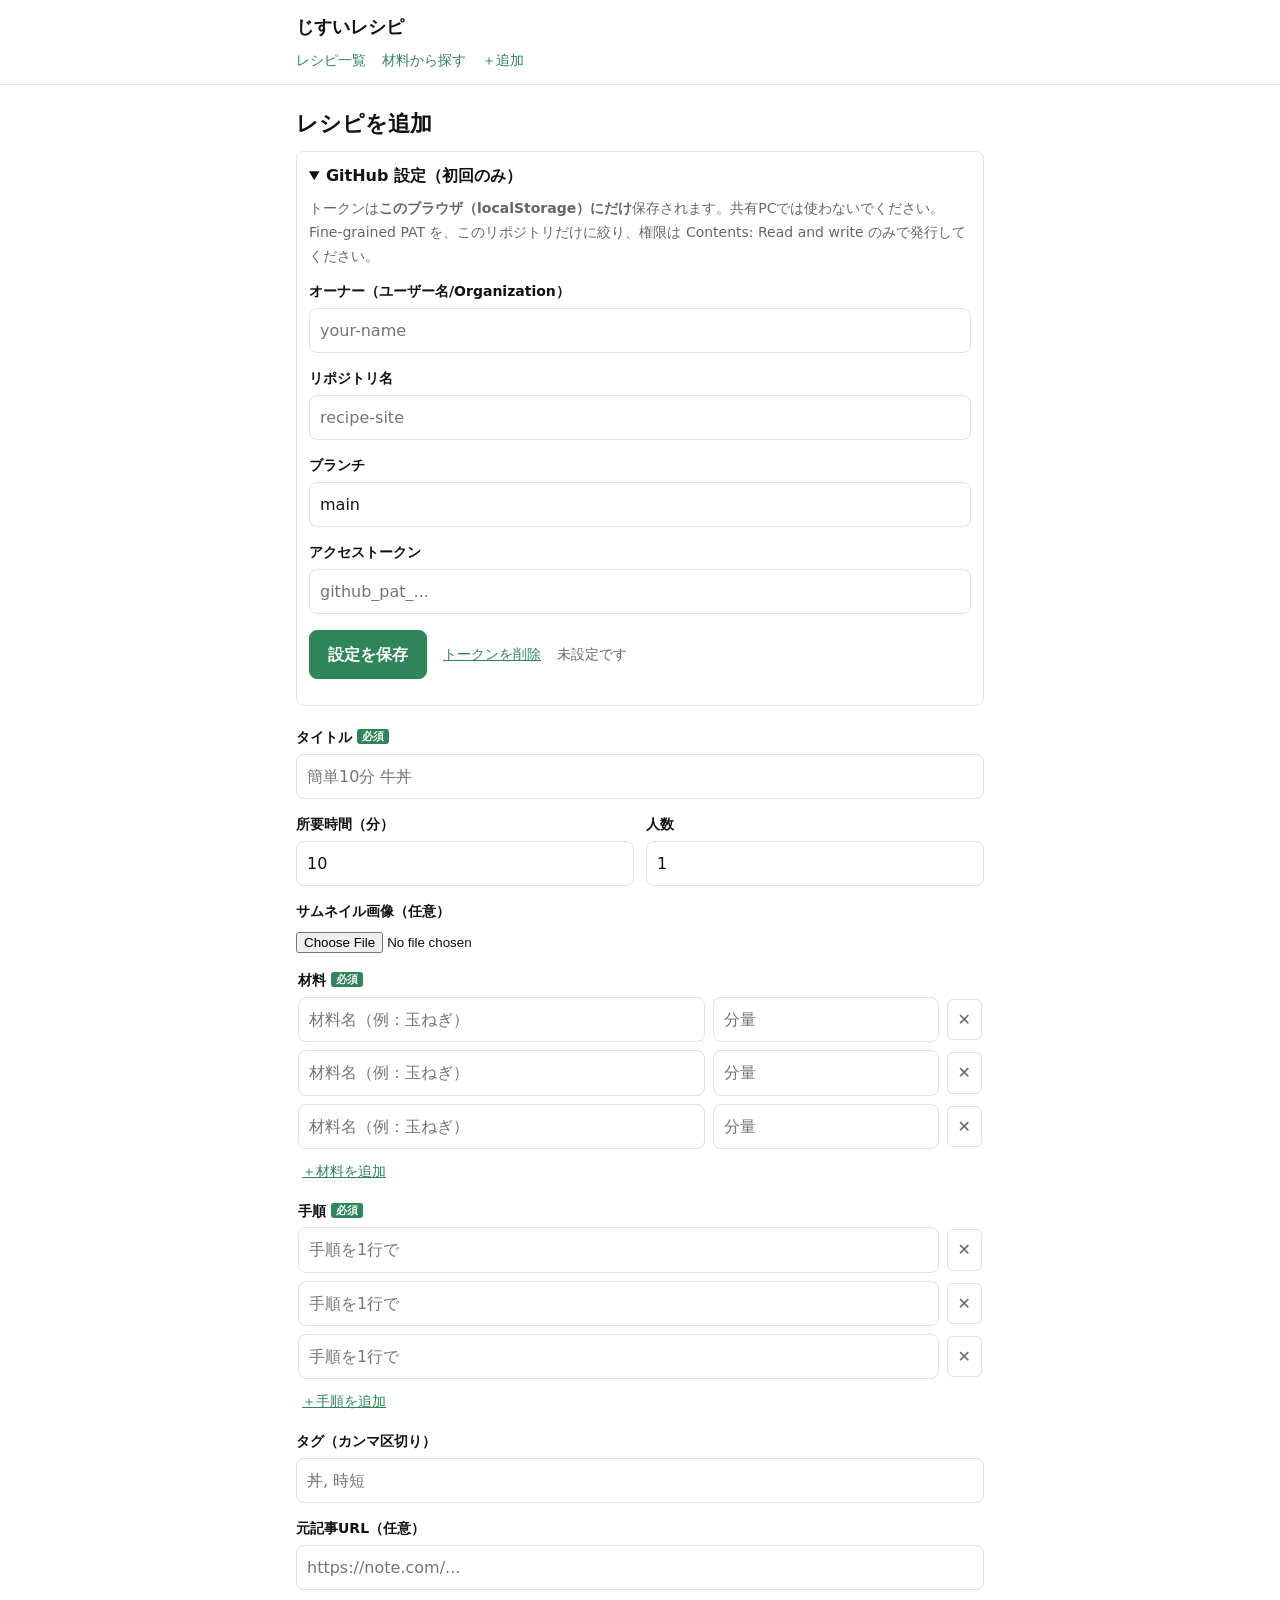
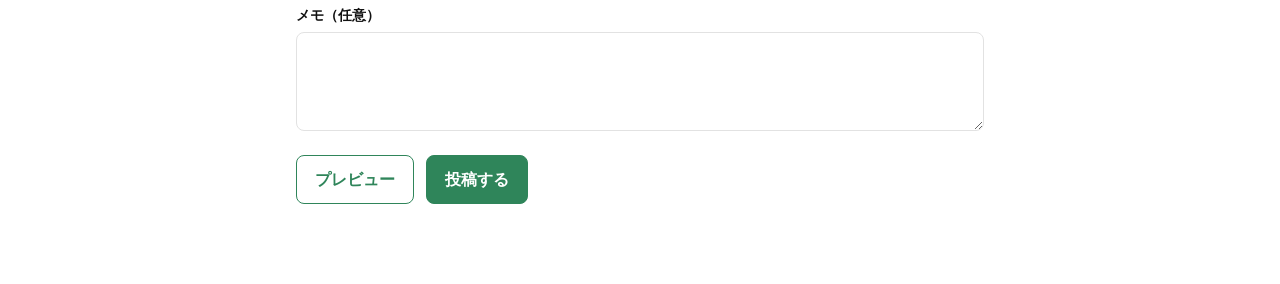
==== public/add.html @ f15a99ab "phase3: 投稿フォーム(add.html)とGitHub直コミットを実装 Co-Authored-By: Claude Opus 5 <noreply@anthropic.com>" ====
<!doctype html>
<html lang="ja">
<head>
<meta charset="utf-8">
<meta name="viewport" content="width=device-width, initial-scale=1">
<title>レシピを追加</title>
<link rel="stylesheet" href="assets/app.css">
</head>
<body>
<header class="site-header">
  <div class="wrap">
    <p class="site-title"><a href="index.html">じすいレシピ</a></p>
    <nav class="site-nav">
      <a href="index.html">レシピ一覧</a>
      <a href="index.html#picker">材料から探す</a>
      <a href="add.html">＋追加</a>
    </nav>
  </div>
</header>

<main class="wrap">
  <h1 class="detail-title">レシピを追加</h1>

  <details id="settings" class="settings">
    <summary>GitHub 設定（初回のみ）</summary>
    <p class="muted note">
      トークンは<strong>このブラウザ（localStorage）にだけ</strong>保存されます。共有PCでは使わないでください。
      Fine-grained PAT を、このリポジトリだけに絞り、権限は Contents: Read and write のみで発行してください。
    </p>
    <div class="field">
      <label for="cfg-owner">オーナー（ユーザー名/Organization）</label>
      <input id="cfg-owner" type="text" autocomplete="off" placeholder="your-name">
    </div>
    <div class="field">
      <label for="cfg-repo">リポジトリ名</label>
      <input id="cfg-repo" type="text" autocomplete="off" placeholder="recipe-site">
    </div>
    <div class="field">
      <label for="cfg-branch">ブランチ</label>
      <input id="cfg-branch" type="text" autocomplete="off" value="main">
    </div>
    <div class="field">
      <label for="cfg-token">アクセストークン</label>
      <input id="cfg-token" type="password" autocomplete="off" placeholder="github_pat_...">
    </div>
    <div class="row-actions">
      <button type="button" id="cfg-save" class="btn">設定を保存</button>
      <button type="button" id="cfg-clear" class="link-btn">トークンを削除</button>
      <span id="cfg-status" class="muted"></span>
    </div>
  </details>

  <form id="recipe-form" novalidate>
    <div class="field">
      <label for="f-title">タイトル <span class="req">必須</span></label>
      <input id="f-title" type="text" required placeholder="簡単10分 牛丼">
    </div>

    <div class="field-row">
      <div class="field">
        <label for="f-time">所要時間（分）</label>
        <input id="f-time" type="number" min="1" step="1" inputmode="numeric" value="10">
      </div>
      <div class="field">
        <label for="f-servings">人数</label>
        <input id="f-servings" type="number" min="1" step="1" inputmode="numeric" value="1">
      </div>
    </div>

    <div class="field">
      <label for="f-image">サムネイル画像（任意）</label>
      <input id="f-image" type="file" accept="image/*">
      <p id="image-info" class="muted"></p>
    </div>

    <fieldset class="field">
      <legend>材料 <span class="req">必須</span></legend>
      <div id="ing-rows"></div>
      <button type="button" id="add-ing" class="link-btn">＋材料を追加</button>
    </fieldset>

    <fieldset class="field">
      <legend>手順 <span class="req">必須</span></legend>
      <div id="step-rows"></div>
      <button type="button" id="add-step" class="link-btn">＋手順を追加</button>
    </fieldset>

    <div class="field">
      <label for="f-tags">タグ（カンマ区切り）</label>
      <input id="f-tags" type="text" placeholder="丼, 時短">
    </div>

    <div class="field">
      <label for="f-source">元記事URL（任意）</label>
      <input id="f-source" type="url" inputmode="url" placeholder="https://note.com/...">
    </div>

    <div class="field">
      <label for="f-notes">メモ（任意）</label>
      <textarea id="f-notes" rows="3"></textarea>
    </div>

    <div class="row-actions">
      <button type="button" id="btn-preview" class="btn btn-plain">プレビュー</button>
      <button type="submit" id="btn-submit" class="btn">投稿する</button>
    </div>
  </form>

  <p id="form-error" class="form-error" hidden></p>

  <section id="progress-area" hidden>
    <h2>投稿の進捗</h2>
    <ol id="progress" class="progress"></ol>
    <div class="row-actions">
      <button type="button" id="btn-retry" class="btn" hidden>失敗したところから再実行</button>
    </div>
    <p id="result" class="result" hidden></p>
  </section>

  <section id="preview-area" hidden>
    <h2>プレビュー</h2>
    <article id="preview"></article>
  </section>
</main>

<script src="assets/recipe.js"></script>
<script src="assets/add.js"></script>
</body>
</html>
---- public/assets/app.css ----
:root {
  --accent: #2f855a;
  --accent-weak: #e6f2eb;
  --border: #e2e2e2;
  --muted: #666;
  --bg: #fff;
  --fg: #111;
}

* { box-sizing: border-box; }

body {
  margin: 0;
  font-family: system-ui, -apple-system, "Hiragino Kaku Gothic ProN", sans-serif;
  background: var(--bg);
  color: var(--fg);
  line-height: 1.7;
  font-size: 16px;
}

.wrap {
  max-width: 720px;
  margin: 0 auto;
  padding: 0 16px 64px;
}

/* ---- header ---- */
.site-header {
  border-bottom: 1px solid var(--border);
  margin-bottom: 20px;
}
.site-header .wrap {
  padding-top: 12px;
  padding-bottom: 12px;
}
.site-title {
  font-size: 18px;
  font-weight: 700;
  margin: 0 0 6px;
}
.site-title a { color: var(--fg); text-decoration: none; }
.site-nav { display: flex; gap: 16px; flex-wrap: wrap; }
.site-nav a {
  color: var(--accent);
  text-decoration: none;
  font-size: 14px;
}
.site-nav a:hover { text-decoration: underline; }

/* ---- generic ---- */
h2 { font-size: 17px; margin: 24px 0 8px; }
.muted { color: var(--muted); font-size: 14px; }
.status { color: var(--muted); padding: 24px 0; }

/* ---- ingredient picker ---- */
.picker { margin-bottom: 8px; }
.selected-area {
  background: var(--accent-weak);
  border-radius: 8px;
  padding: 8px 10px;
  margin-bottom: 10px;
  font-size: 14px;
}
.selected-area .chip-remove {
  background: none;
  border: none;
  font: inherit;
  color: var(--accent);
  cursor: pointer;
  padding: 2px 4px;
  margin-right: 4px;
}
.link-btn {
  background: none;
  border: none;
  color: var(--accent);
  font: inherit;
  font-size: 14px;
  cursor: pointer;
  padding: 2px 4px;
  text-decoration: underline;
}
.controls {
  display: flex;
  gap: 8px 20px;
  flex-wrap: wrap;
  font-size: 14px;
  margin-bottom: 8px;
}
.modes { display: flex; gap: 14px; }
.controls label { cursor: pointer; }
.pantry.disabled { color: #aaa; cursor: default; }
.search { display: block; margin-bottom: 10px; }
.search input {
  width: 100%;
  font: inherit;
  padding: 8px 10px;
  border: 1px solid var(--border);
  border-radius: 8px;
}
.chips { display: flex; flex-wrap: wrap; gap: 8px; }
.chip {
  font: inherit;
  font-size: 14px;
  background: #fff;
  border: 1px solid var(--border);
  border-radius: 999px;
  padding: 5px 12px;
  cursor: pointer;
  color: var(--fg);
}
.chip .count { color: var(--muted); font-size: 12px; margin-left: 4px; }
.chip[aria-pressed="true"] {
  background: var(--accent);
  border-color: var(--accent);
  color: #fff;
}
.chip[aria-pressed="true"] .count { color: #d7ece0; }
.visually-hidden {
  position: absolute;
  width: 1px; height: 1px;
  overflow: hidden;
  clip: rect(0 0 0 0);
  white-space: nowrap;
}

/* ---- recipe cards ---- */
.card-list {
  list-style: none;
  margin: 0;
  padding: 0;
  display: grid;
  gap: 12px;
}
.card {
  display: flex;
  gap: 12px;
  align-items: center;
  border: 1px solid var(--border);
  border-radius: 8px;
  padding: 10px;
  text-decoration: none;
  color: inherit;
}
.card:hover { border-color: var(--accent); }
.card-thumb {
  width: 72px;
  height: 72px;
  flex: 0 0 72px;
  border-radius: 6px;
  object-fit: cover;
  background: var(--accent-weak);
}
.card-thumb-ph {
  display: flex;
  align-items: center;
  justify-content: center;
  font-size: 28px;
}
.card-body { min-width: 0; }
.card-title {
  font-weight: 700;
  margin: 0 0 2px;
  font-size: 16px;
}
.card-meta {
  font-size: 13px;
  color: var(--muted);
  display: flex;
  gap: 10px;
  flex-wrap: wrap;
}
.badge {
  display: inline-block;
  background: var(--accent-weak);
  color: var(--accent);
  border-radius: 999px;
  padding: 0 8px;
  font-size: 12px;
  font-weight: 700;
}

/* ---- detail ---- */
.detail-thumb {
  width: 100%;
  max-width: 100%;
  border-radius: 8px;
  margin-bottom: 12px;
}
.detail-title { font-size: 22px; margin: 8px 0; }
.detail-meta { display: flex; gap: 12px; flex-wrap: wrap; color: var(--muted); font-size: 14px; }
table.ingredients {
  width: 100%;
  border-collapse: collapse;
}
table.ingredients th,
table.ingredients td {
  text-align: left;
  border-bottom: 1px solid var(--border);
  padding: 8px 4px;
  font-weight: 400;
}
table.ingredients td.amount { text-align: right; color: var(--muted); white-space: nowrap; }
ol.steps { padding-left: 1.4em; margin: 0; }
ol.steps li { margin-bottom: 8px; }
.taglist { display: flex; gap: 8px; flex-wrap: wrap; padding: 0; margin: 8px 0; list-style: none; }
.taglist li {
  font-size: 13px;
  color: var(--muted);
  border: 1px solid var(--border);
  border-radius: 999px;
  padding: 0 10px;
}
.back-link { display: inline-block; margin-top: 32px; color: var(--accent); }

/* ---- form (add.html) ---- */
.settings {
  border: 1px solid var(--border);
  border-radius: 8px;
  padding: 10px 12px;
  margin-bottom: 20px;
}
.settings summary { cursor: pointer; font-weight: 700; }
.note { margin: 8px 0 12px; }
.field { margin-bottom: 14px; border: none; padding: 0; }
.field > label,
.field > legend {
  display: block;
  font-size: 14px;
  font-weight: 700;
  margin-bottom: 4px;
  padding: 0;
}
.field input[type="text"],
.field input[type="url"],
.field input[type="password"],
.field input[type="number"],
.field textarea {
  width: 100%;
  font: inherit;
  padding: 8px 10px;
  border: 1px solid var(--border);
  border-radius: 8px;
  background: #fff;
  color: var(--fg);
}
.field-row { display: flex; gap: 12px; }
.field-row .field { flex: 1; }
.req {
  font-size: 11px;
  color: #fff;
  background: var(--accent);
  border-radius: 3px;
  padding: 1px 5px;
  vertical-align: 2px;
}
.dyn-row { display: flex; gap: 8px; margin-bottom: 8px; align-items: center; }
.dyn-row input { flex: 1; min-width: 0; }
.dyn-row input.amount-input { flex: 0 0 33%; }
.row-remove {
  flex: 0 0 auto;
  border: 1px solid var(--border);
  background: #fff;
  border-radius: 6px;
  font: inherit;
  color: var(--muted);
  cursor: pointer;
  padding: 6px 10px;
}
.row-actions { display: flex; gap: 12px; align-items: center; flex-wrap: wrap; margin: 16px 0; }
.btn {
  font: inherit;
  font-weight: 700;
  background: var(--accent);
  color: #fff;
  border: 1px solid var(--accent);
  border-radius: 8px;
  padding: 10px 18px;
  cursor: pointer;
}
.btn[disabled] { opacity: .5; cursor: progress; }
.btn-plain { background: #fff; color: var(--accent); }
.form-error {
  color: #a33;
  border: 1px solid #a33;
  border-radius: 8px;
  padding: 10px 12px;
  white-space: pre-wrap;
}
.progress { padding-left: 1.4em; }
.progress li { margin-bottom: 4px; }
.progress li.done::marker { content: "✅ "; }
.progress li.fail::marker { content: "❌ "; }
.progress li.doing::marker { content: "⏳ "; }
.progress li .detail { color: var(--muted); font-size: 13px; word-break: break-all; }
.result {
  background: var(--accent-weak);
  border-radius: 8px;
  padding: 12px;
}
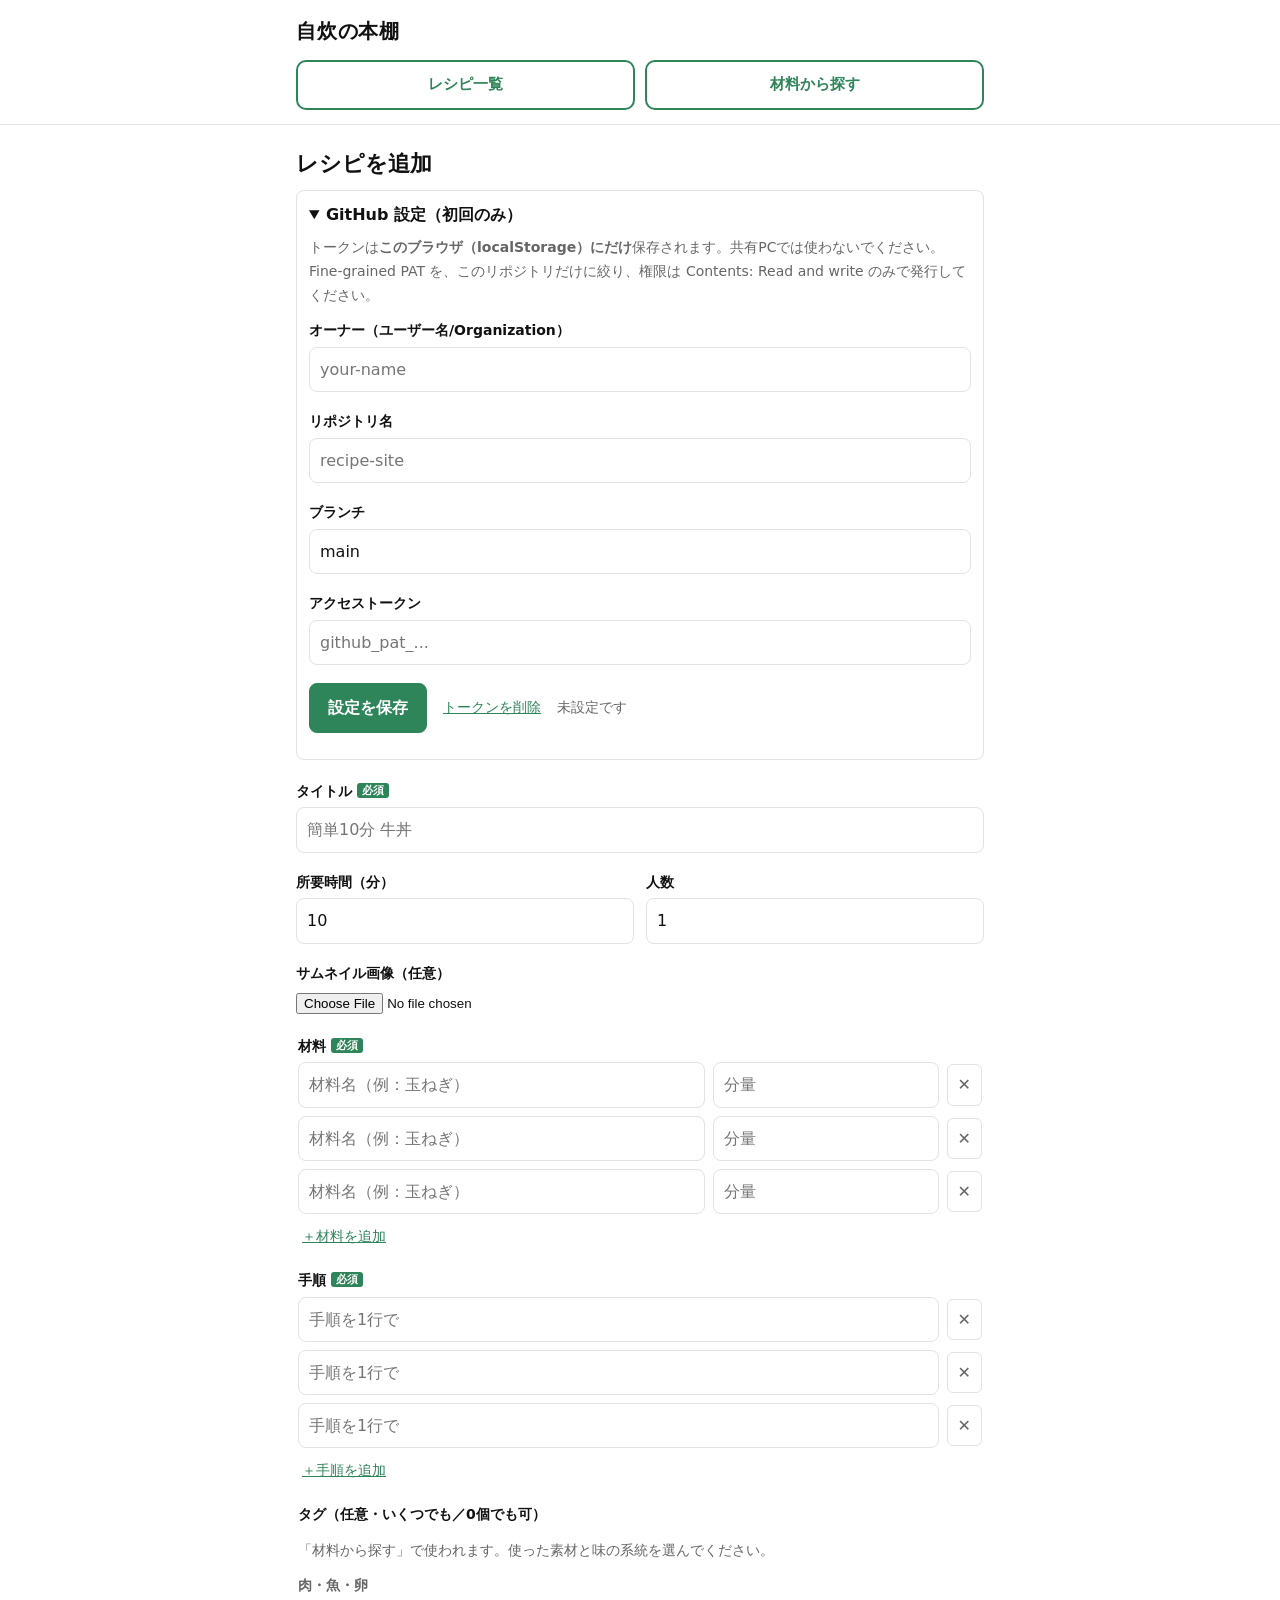
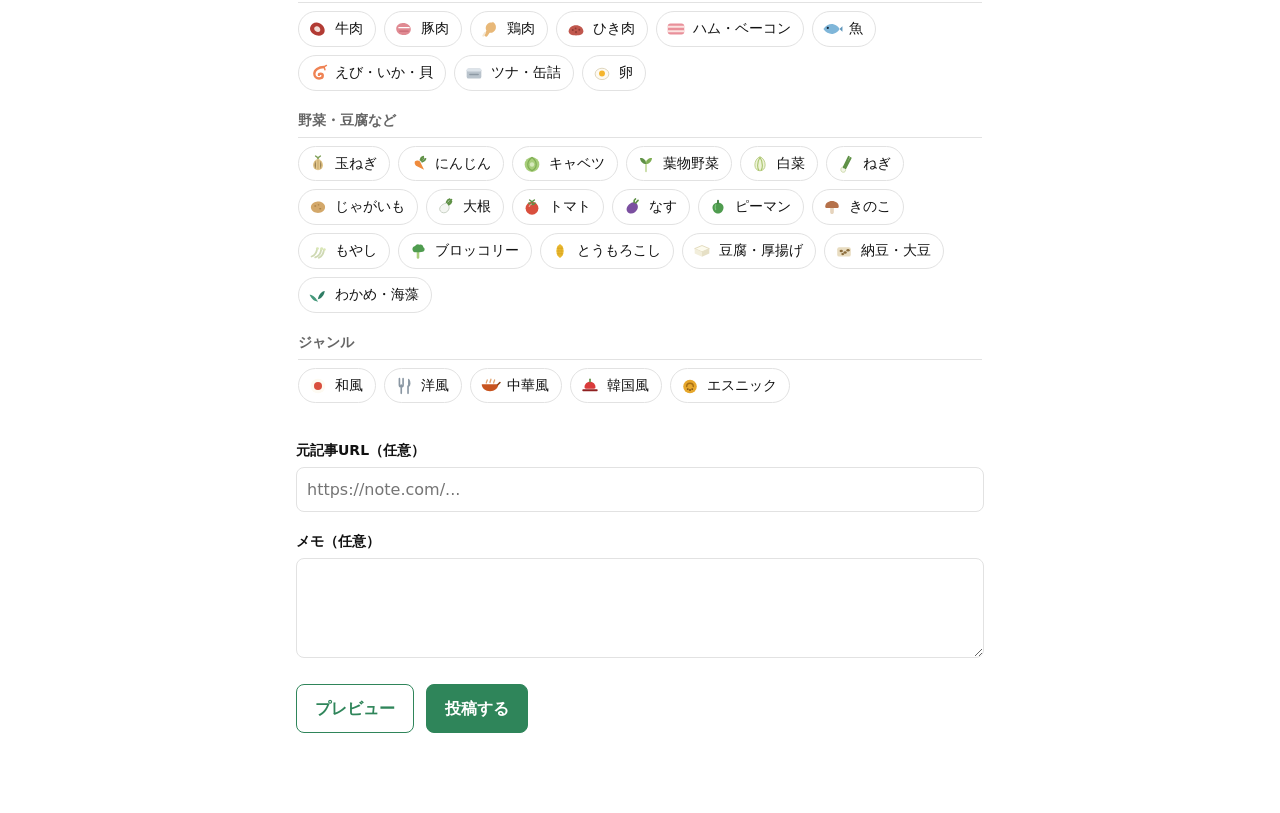
==== commit b85d636b: "タグを素材2種＋ジャンルに再設計し、画面を一覧と材料検索に分離 - tags.js に語彙とSVGイラストを一元化（肉魚卵9・野菜豆腐18・ジャンル5） - レシピの tags を protein /" ====
--- a/public/add.html
+++ b/public/add.html
@@ -3,17 +3,17 @@
 <head>
 <meta charset="utf-8">
 <meta name="viewport" content="width=device-width, initial-scale=1">
-<title>レシピを追加</title>
+<meta name="robots" content="noindex, nofollow">
+<title>レシピを追加 | 自炊の本棚</title>
 <link rel="stylesheet" href="assets/app.css">
 </head>
 <body>
 <header class="site-header">
   <div class="wrap">
-    <p class="site-title"><a href="index.html">じすいレシピ</a></p>
+    <p class="site-title"><a href="index.html">自炊の本棚</a></p>
     <nav class="site-nav">
-      <a href="index.html">レシピ一覧</a>
-      <a href="index.html#picker">材料から探す</a>
-      <a href="add.html">＋追加</a>
+      <a class="nav-btn" href="index.html">レシピ一覧</a>
+      <a class="nav-btn" href="search.html">材料から探す</a>
     </nav>
   </div>
 </header>
@@ -85,10 +85,11 @@
       <button type="button" id="add-step" class="link-btn">＋手順を追加</button>
     </fieldset>
 
-    <div class="field">
-      <label for="f-tags">タグ（カンマ区切り）</label>
-      <input id="f-tags" type="text" placeholder="丼, 時短">
-    </div>
+    <fieldset class="field">
+      <legend>タグ（任意・いくつでも／0個でも可）</legend>
+      <p class="muted note">「材料から探す」で使われます。使った素材と味の系統を選んでください。</p>
+      <div id="tag-groups"></div>
+    </fieldset>
 
     <div class="field">
       <label for="f-source">元記事URL（任意）</label>
@@ -123,7 +124,6 @@
   </section>
 </main>
 
-<script src="assets/recipe.js"></script>
-<script src="assets/add.js"></script>
+<script type="module" src="assets/add.js"></script>
 </body>
 </html>
--- a/public/assets/app.css
+++ b/public/assets/app.css
@@ -1,5 +1,6 @@
 :root {
   --accent: #2f855a;
+  --accent-dark: #256546;
   --accent-weak: #e6f2eb;
   --border: #e2e2e2;
   --muted: #666;
@@ -30,92 +31,41 @@
   margin-bottom: 20px;
 }
 .site-header .wrap {
-  padding-top: 12px;
-  padding-bottom: 12px;
+  padding-top: 14px;
+  padding-bottom: 14px;
 }
 .site-title {
-  font-size: 18px;
-  font-weight: 700;
-  margin: 0 0 6px;
+  font-size: 20px;
+  font-weight: 700;
+  margin: 0 0 12px;
+  letter-spacing: .04em;
 }
 .site-title a { color: var(--fg); text-decoration: none; }
-.site-nav { display: flex; gap: 16px; flex-wrap: wrap; }
-.site-nav a {
+
+.site-nav { display: flex; gap: 10px; }
+.nav-btn {
+  flex: 1;
+  text-align: center;
+  text-decoration: none;
+  font-weight: 700;
+  font-size: 15px;
+  padding: 10px 12px;
+  border-radius: 10px;
+  border: 2px solid var(--accent);
   color: var(--accent);
-  text-decoration: none;
-  font-size: 14px;
-}
-.site-nav a:hover { text-decoration: underline; }
+  background: #fff;
+}
+.nav-btn:hover { background: var(--accent-weak); }
+.nav-btn.is-current {
+  background: var(--accent);
+  color: #fff;
+}
+.nav-btn.is-current:hover { background: var(--accent-dark); }
 
 /* ---- generic ---- */
 h2 { font-size: 17px; margin: 24px 0 8px; }
 .muted { color: var(--muted); font-size: 14px; }
 .status { color: var(--muted); padding: 24px 0; }
-
-/* ---- ingredient picker ---- */
-.picker { margin-bottom: 8px; }
-.selected-area {
-  background: var(--accent-weak);
-  border-radius: 8px;
-  padding: 8px 10px;
-  margin-bottom: 10px;
-  font-size: 14px;
-}
-.selected-area .chip-remove {
-  background: none;
-  border: none;
-  font: inherit;
-  color: var(--accent);
-  cursor: pointer;
-  padding: 2px 4px;
-  margin-right: 4px;
-}
-.link-btn {
-  background: none;
-  border: none;
-  color: var(--accent);
-  font: inherit;
-  font-size: 14px;
-  cursor: pointer;
-  padding: 2px 4px;
-  text-decoration: underline;
-}
-.controls {
-  display: flex;
-  gap: 8px 20px;
-  flex-wrap: wrap;
-  font-size: 14px;
-  margin-bottom: 8px;
-}
-.modes { display: flex; gap: 14px; }
-.controls label { cursor: pointer; }
-.pantry.disabled { color: #aaa; cursor: default; }
-.search { display: block; margin-bottom: 10px; }
-.search input {
-  width: 100%;
-  font: inherit;
-  padding: 8px 10px;
-  border: 1px solid var(--border);
-  border-radius: 8px;
-}
-.chips { display: flex; flex-wrap: wrap; gap: 8px; }
-.chip {
-  font: inherit;
-  font-size: 14px;
-  background: #fff;
-  border: 1px solid var(--border);
-  border-radius: 999px;
-  padding: 5px 12px;
-  cursor: pointer;
-  color: var(--fg);
-}
-.chip .count { color: var(--muted); font-size: 12px; margin-left: 4px; }
-.chip[aria-pressed="true"] {
-  background: var(--accent);
-  border-color: var(--accent);
-  color: #fff;
-}
-.chip[aria-pressed="true"] .count { color: #d7ece0; }
 .visually-hidden {
   position: absolute;
   width: 1px; height: 1px;
@@ -123,6 +73,99 @@
   clip: rect(0 0 0 0);
   white-space: nowrap;
 }
+.link-btn {
+  background: none;
+  border: none;
+  color: var(--accent);
+  font: inherit;
+  font-size: 14px;
+  cursor: pointer;
+  padding: 2px 4px;
+  text-decoration: underline;
+}
+
+/* ---- search box ---- */
+.search { display: block; margin-bottom: 4px; }
+.search input {
+  width: 100%;
+  font: inherit;
+  padding: 10px 12px;
+  border: 1px solid var(--border);
+  border-radius: 10px;
+}
+
+/* ---- tag icons ---- */
+.tag-icon { width: 100%; height: 100%; display: block; }
+.tag-icon-wrap {
+  display: inline-block;
+  width: 22px;
+  height: 22px;
+  flex: 0 0 22px;
+  vertical-align: middle;
+}
+.tag-icons {
+  display: inline-flex;
+  gap: 2px;
+  align-items: center;
+}
+.tag-icons .tag-icon-wrap { width: 18px; height: 18px; flex-basis: 18px; }
+
+/* ---- tag picker (search.html / add.html) ---- */
+.tag-group { margin-bottom: 18px; }
+.tag-group-title {
+  font-size: 14px;
+  font-weight: 700;
+  color: var(--muted);
+  margin: 0 0 8px;
+  padding-bottom: 4px;
+  border-bottom: 1px solid var(--border);
+}
+.chips { display: flex; flex-wrap: wrap; gap: 8px; }
+.chip {
+  display: inline-flex;
+  align-items: center;
+  gap: 6px;
+  font: inherit;
+  font-size: 14px;
+  background: #fff;
+  border: 1px solid var(--border);
+  border-radius: 999px;
+  padding: 5px 12px 5px 8px;
+  cursor: pointer;
+  color: var(--fg);
+}
+.chip[aria-pressed="true"] {
+  background: var(--accent);
+  border-color: var(--accent);
+  color: #fff;
+  font-weight: 700;
+}
+
+.selected-area {
+  background: var(--accent-weak);
+  border-radius: 8px;
+  padding: 8px 10px;
+  margin-bottom: 14px;
+  font-size: 14px;
+}
+.selected-area .chip-remove {
+  background: none;
+  border: none;
+  font: inherit;
+  color: var(--accent);
+  cursor: pointer;
+  padding: 2px 4px;
+  margin-right: 4px;
+}
+.controls {
+  display: flex;
+  gap: 8px 20px;
+  flex-wrap: wrap;
+  font-size: 14px;
+  margin-bottom: 8px;
+}
+.modes { display: flex; gap: 16px; }
+.controls label { cursor: pointer; }
 
 /* ---- recipe cards ---- */
 .card-list {
@@ -169,6 +212,7 @@
   display: flex;
   gap: 10px;
   flex-wrap: wrap;
+  align-items: center;
 }
 .badge {
   display: inline-block;
@@ -189,10 +233,27 @@
 }
 .detail-title { font-size: 22px; margin: 8px 0; }
 .detail-meta { display: flex; gap: 12px; flex-wrap: wrap; color: var(--muted); font-size: 14px; }
-table.ingredients {
-  width: 100%;
-  border-collapse: collapse;
-}
+
+.tag-rows { margin: 12px 0 4px; display: grid; gap: 6px; }
+.tag-row { display: flex; gap: 10px; align-items: baseline; flex-wrap: wrap; }
+.tag-row-label {
+  font-size: 12px;
+  color: var(--muted);
+  flex: 0 0 7.4em;
+  white-space: nowrap;
+}
+.tag-row-items { display: flex; gap: 8px; flex-wrap: wrap; }
+.tag-pill {
+  display: inline-flex;
+  align-items: center;
+  gap: 5px;
+  font-size: 14px;
+  background: var(--accent-weak);
+  border-radius: 999px;
+  padding: 3px 12px 3px 8px;
+}
+
+table.ingredients { width: 100%; border-collapse: collapse; }
 table.ingredients th,
 table.ingredients td {
   text-align: left;
@@ -203,14 +264,6 @@
 table.ingredients td.amount { text-align: right; color: var(--muted); white-space: nowrap; }
 ol.steps { padding-left: 1.4em; margin: 0; }
 ol.steps li { margin-bottom: 8px; }
-.taglist { display: flex; gap: 8px; flex-wrap: wrap; padding: 0; margin: 8px 0; list-style: none; }
-.taglist li {
-  font-size: 13px;
-  color: var(--muted);
-  border: 1px solid var(--border);
-  border-radius: 999px;
-  padding: 0 10px;
-}
 .back-link { display: inline-block; margin-top: 32px; color: var(--accent); }
 
 /* ---- form (add.html) ---- */
@@ -222,7 +275,7 @@
 }
 .settings summary { cursor: pointer; font-weight: 700; }
 .note { margin: 8px 0 12px; }
-.field { margin-bottom: 14px; border: none; padding: 0; }
+.field { margin-bottom: 18px; border: none; padding: 0; }
 .field > label,
 .field > legend {
   display: block;
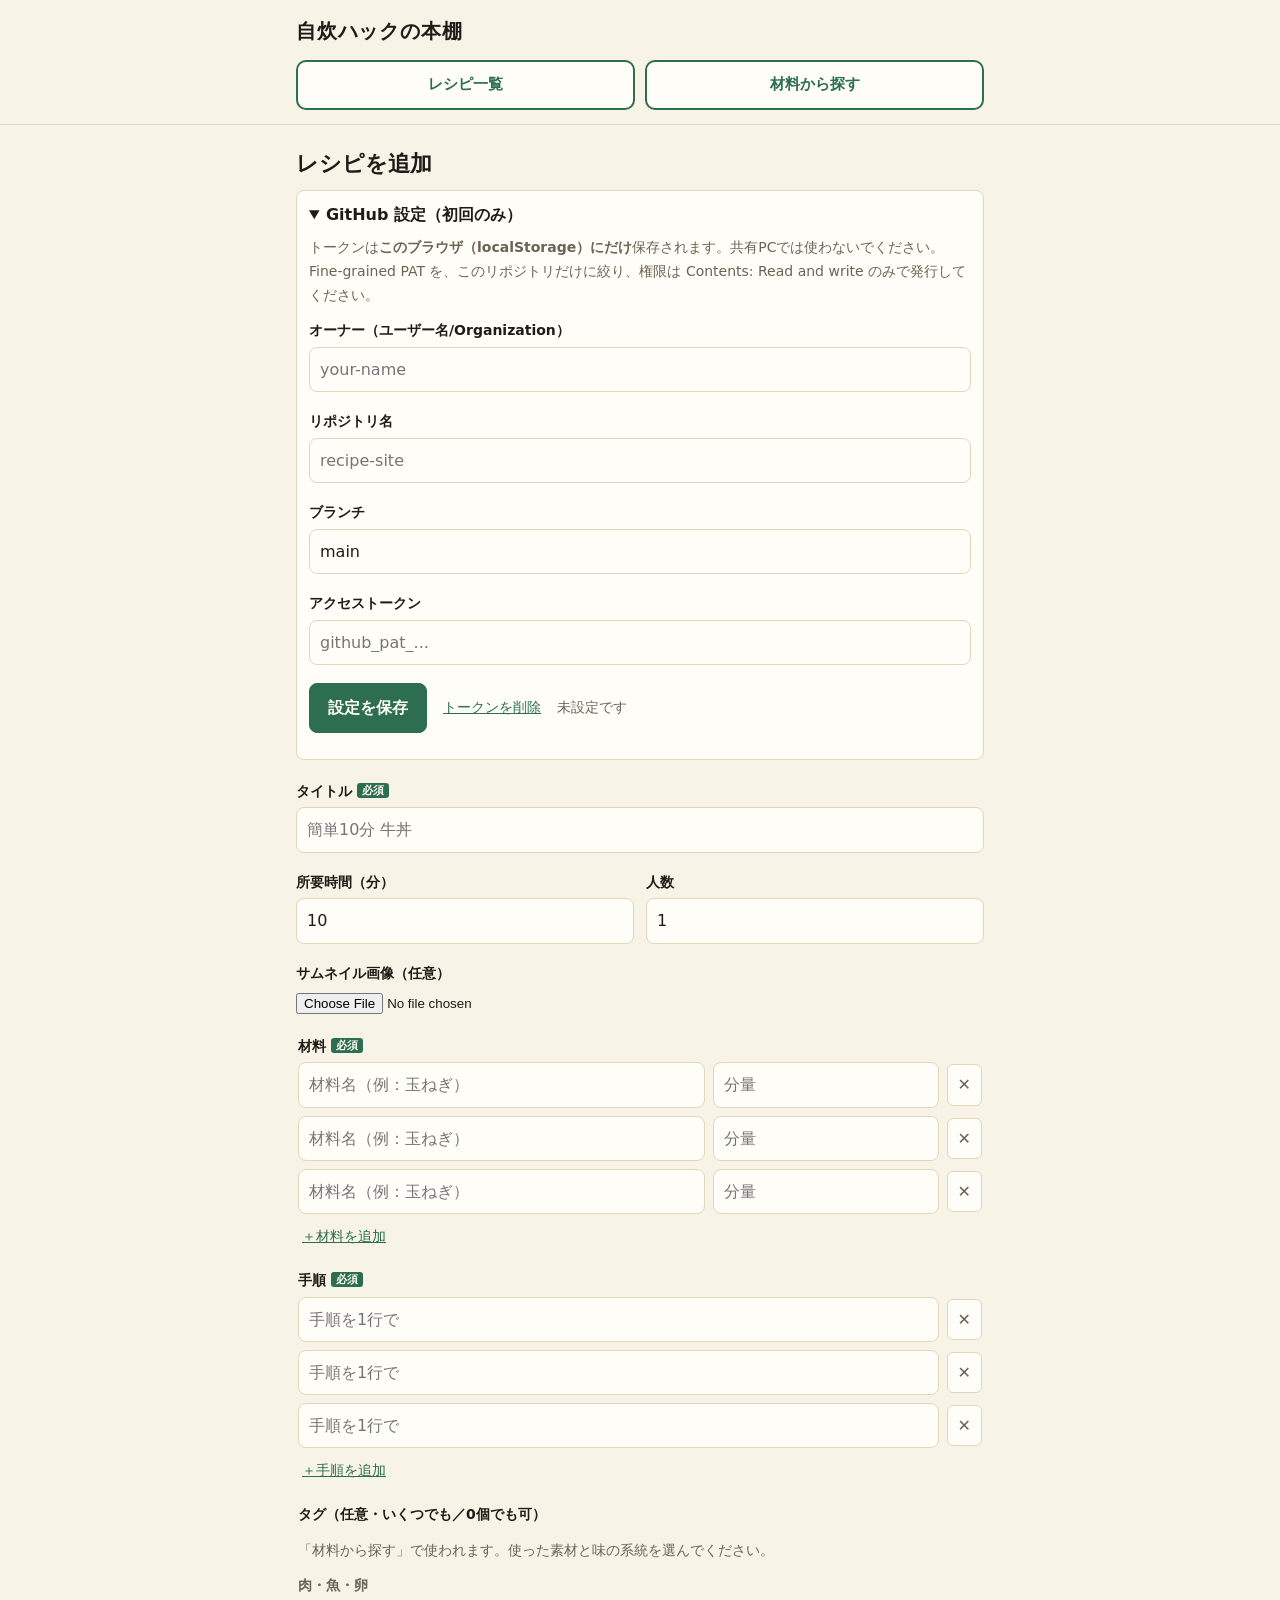
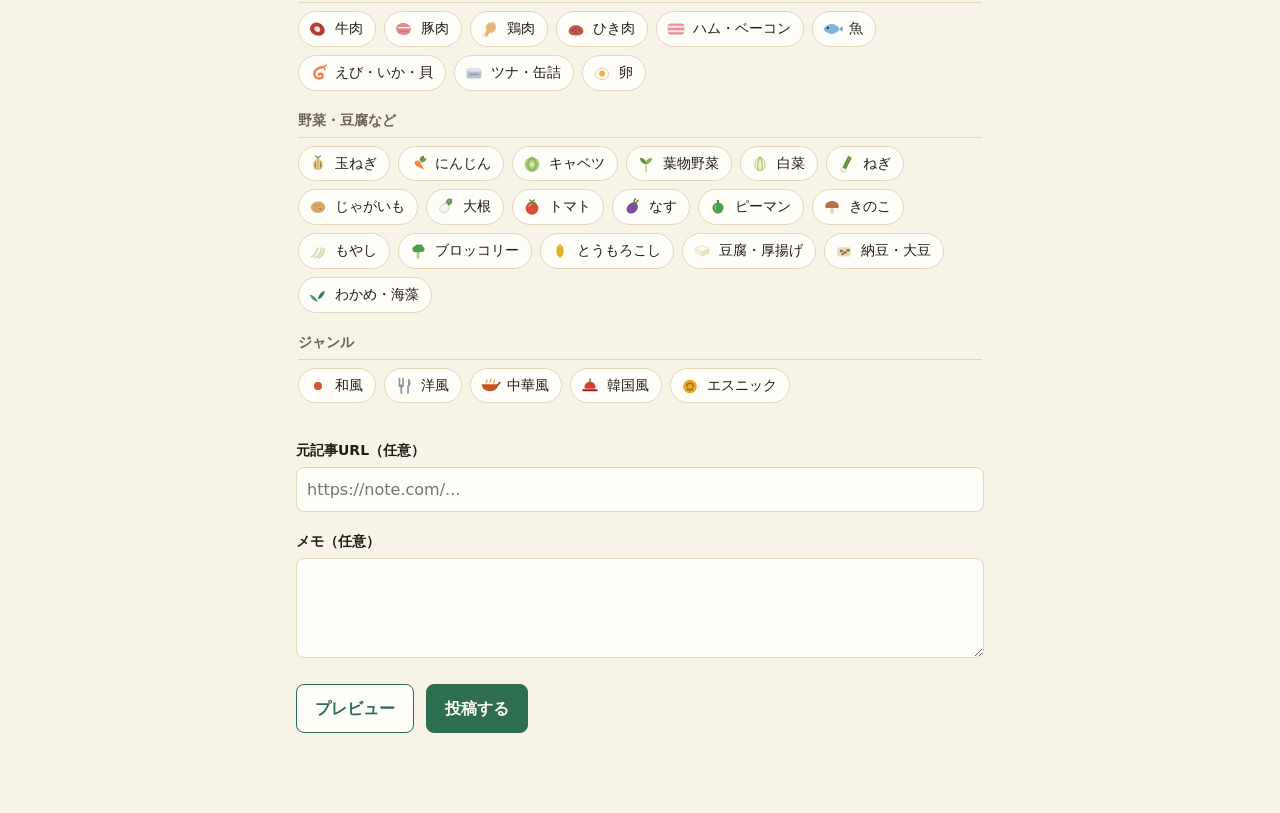
==== commit 75f5ecaa: "サイト名を「自炊ハックの本棚」に変更 note「1食15分の自炊ハック」とX @jisui_hack から来た人が 同じ書き手のサイトだと分かるようにする。  Co-Authored-By: Clau" ====
--- a/public/add.html
+++ b/public/add.html
@@ -4,13 +4,13 @@
 <meta charset="utf-8">
 <meta name="viewport" content="width=device-width, initial-scale=1">
 <meta name="robots" content="noindex, nofollow">
-<title>レシピを追加 | 自炊の本棚</title>
+<title>レシピを追加 | 自炊ハックの本棚</title>
 <link rel="stylesheet" href="assets/app.css">
 </head>
 <body>
 <header class="site-header">
   <div class="wrap">
-    <p class="site-title"><a href="index.html">自炊の本棚</a></p>
+    <p class="site-title"><a href="index.html">自炊ハックの本棚</a></p>
     <nav class="site-nav">
       <a class="nav-btn" href="index.html">レシピ一覧</a>
       <a class="nav-btn" href="search.html">材料から探す</a>
--- a/public/assets/app.css
+++ b/public/assets/app.css
@@ -1,11 +1,15 @@
 :root {
-  --accent: #2f855a;
-  --accent-dark: #256546;
-  --accent-weak: #e6f2eb;
-  --border: #e2e2e2;
-  --muted: #666;
-  --bg: #fff;
-  --fg: #111;
+  /* note「1食15分の自炊ハック」のサムネイルから採った配色 */
+  --bg: #f7f3e6;          /* サムネの地色（クリーム） */
+  --surface: #fffdf7;     /* カード・入力欄。地色より少し明るい紙の色 */
+  --fg: #1f1c17;          /* サムネの文字色（温かみのある黒） */
+  --border: #e2d6bb;      /* サムネの細い枠線と同じ系統のタン */
+  --border-strong: #d4bc8b;
+  --muted: #6b6355;
+  --accent: #2c6e4f;
+  --accent-dark: #235741;
+  --accent-weak: #e6ece4;
+  --surface-warm: #efe7d3;  /* サムネ枠やタグの下地。地色より少し濃いクリーム */
 }
 
 * { box-sizing: border-box; }
@@ -53,12 +57,12 @@
   border-radius: 10px;
   border: 2px solid var(--accent);
   color: var(--accent);
-  background: #fff;
+  background: var(--surface);
 }
 .nav-btn:hover { background: var(--accent-weak); }
 .nav-btn.is-current {
   background: var(--accent);
-  color: #fff;
+  color: var(--surface);
 }
 .nav-btn.is-current:hover { background: var(--accent-dark); }
 
@@ -92,6 +96,8 @@
   padding: 10px 12px;
   border: 1px solid var(--border);
   border-radius: 10px;
+  background: var(--surface);
+  color: var(--fg);
 }
 
 /* ---- tag icons ---- */
@@ -127,7 +133,7 @@
   gap: 6px;
   font: inherit;
   font-size: 14px;
-  background: #fff;
+  background: var(--surface);
   border: 1px solid var(--border);
   border-radius: 999px;
   padding: 5px 12px 5px 8px;
@@ -137,7 +143,7 @@
 .chip[aria-pressed="true"] {
   background: var(--accent);
   border-color: var(--accent);
-  color: #fff;
+  color: var(--surface);
   font-weight: 700;
 }
 
@@ -179,6 +185,7 @@
   display: flex;
   gap: 12px;
   align-items: center;
+  background: var(--surface);
   border: 1px solid var(--border);
   border-radius: 8px;
   padding: 10px;
@@ -192,7 +199,7 @@
   flex: 0 0 72px;
   border-radius: 6px;
   object-fit: cover;
-  background: var(--accent-weak);
+  background: var(--surface-warm);
 }
 .card-thumb-ph {
   display: flex;
@@ -248,7 +255,7 @@
   align-items: center;
   gap: 5px;
   font-size: 14px;
-  background: var(--accent-weak);
+  background: var(--surface-warm);
   border-radius: 999px;
   padding: 3px 12px 3px 8px;
 }
@@ -268,6 +275,7 @@
 
 /* ---- form (add.html) ---- */
 .settings {
+  background: var(--surface);
   border: 1px solid var(--border);
   border-radius: 8px;
   padding: 10px 12px;
@@ -294,14 +302,14 @@
   padding: 8px 10px;
   border: 1px solid var(--border);
   border-radius: 8px;
-  background: #fff;
+  background: var(--surface);
   color: var(--fg);
 }
 .field-row { display: flex; gap: 12px; }
 .field-row .field { flex: 1; }
 .req {
   font-size: 11px;
-  color: #fff;
+  color: var(--surface);
   background: var(--accent);
   border-radius: 3px;
   padding: 1px 5px;
@@ -313,7 +321,7 @@
 .row-remove {
   flex: 0 0 auto;
   border: 1px solid var(--border);
-  background: #fff;
+  background: var(--surface);
   border-radius: 6px;
   font: inherit;
   color: var(--muted);
@@ -325,14 +333,14 @@
   font: inherit;
   font-weight: 700;
   background: var(--accent);
-  color: #fff;
+  color: var(--surface);
   border: 1px solid var(--accent);
   border-radius: 8px;
   padding: 10px 18px;
   cursor: pointer;
 }
 .btn[disabled] { opacity: .5; cursor: progress; }
-.btn-plain { background: #fff; color: var(--accent); }
+.btn-plain { background: var(--surface); color: var(--accent); }
 .form-error {
   color: #a33;
   border: 1px solid #a33;
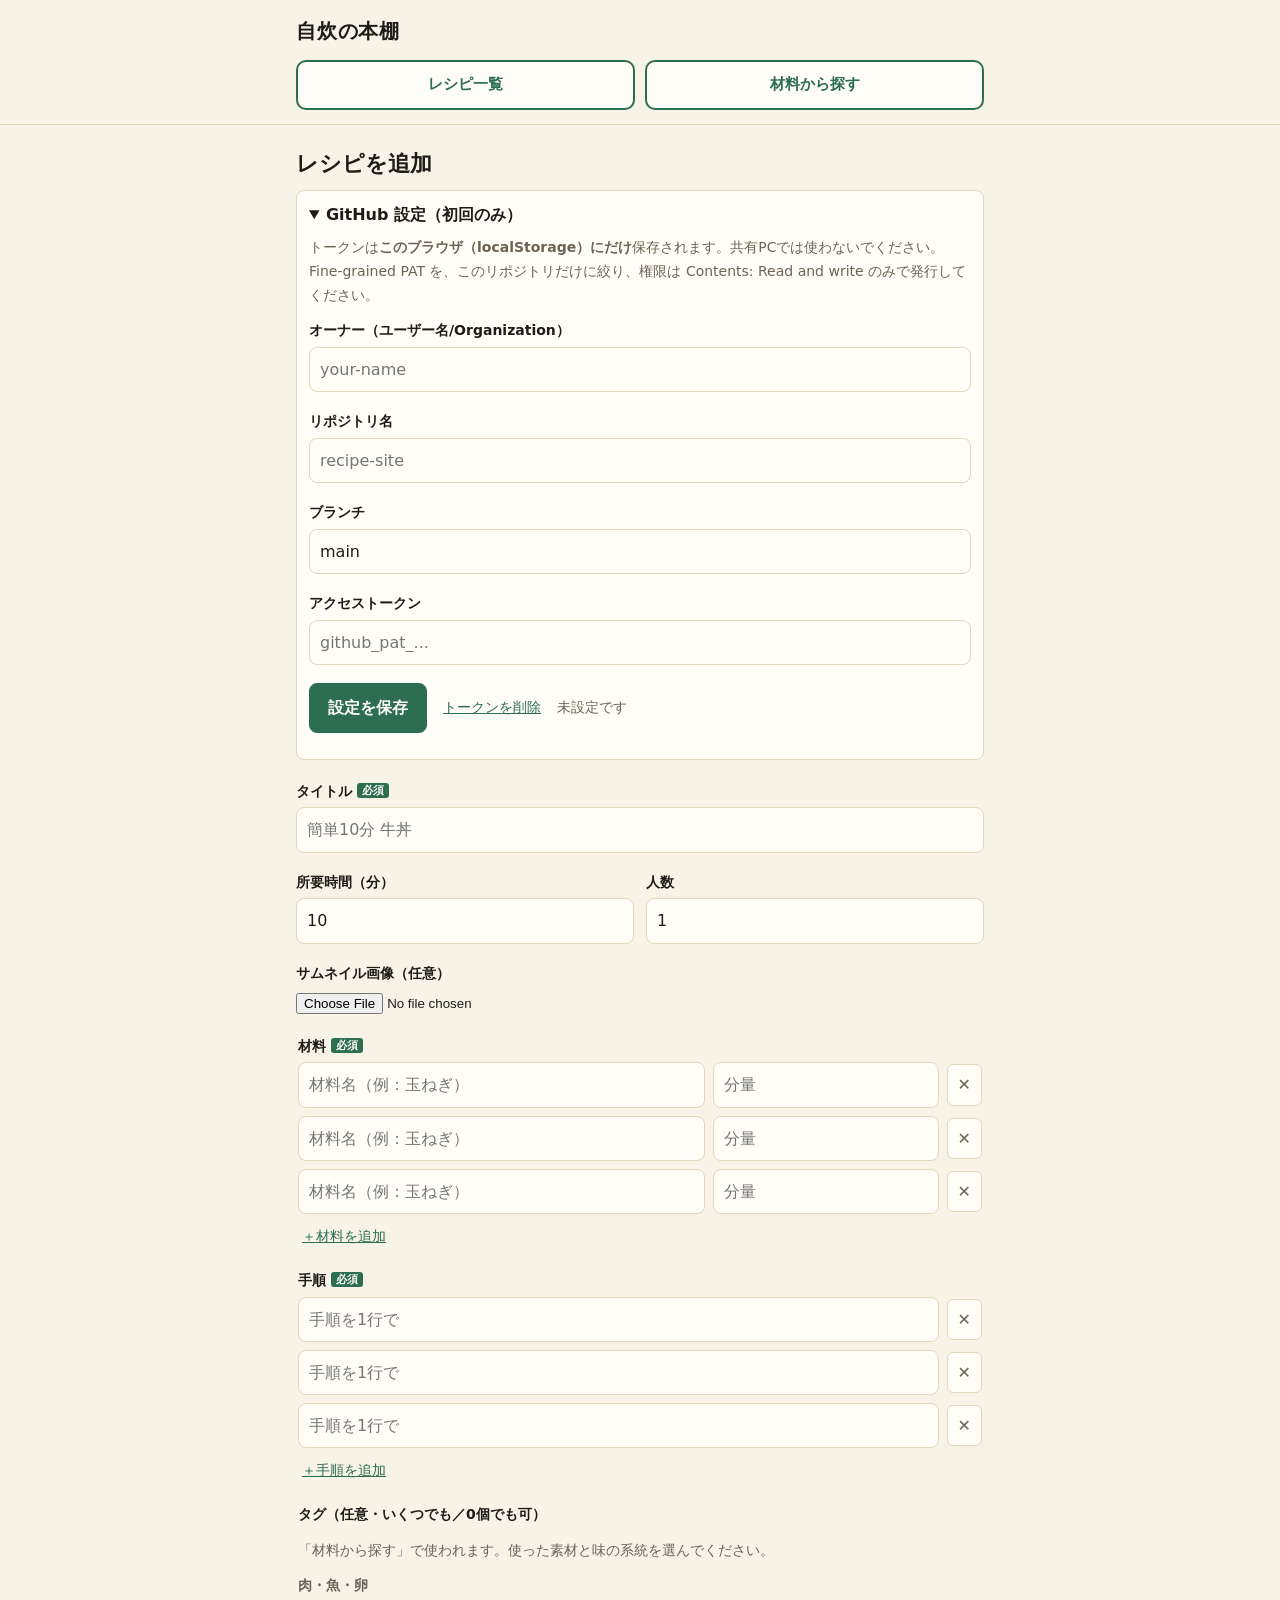
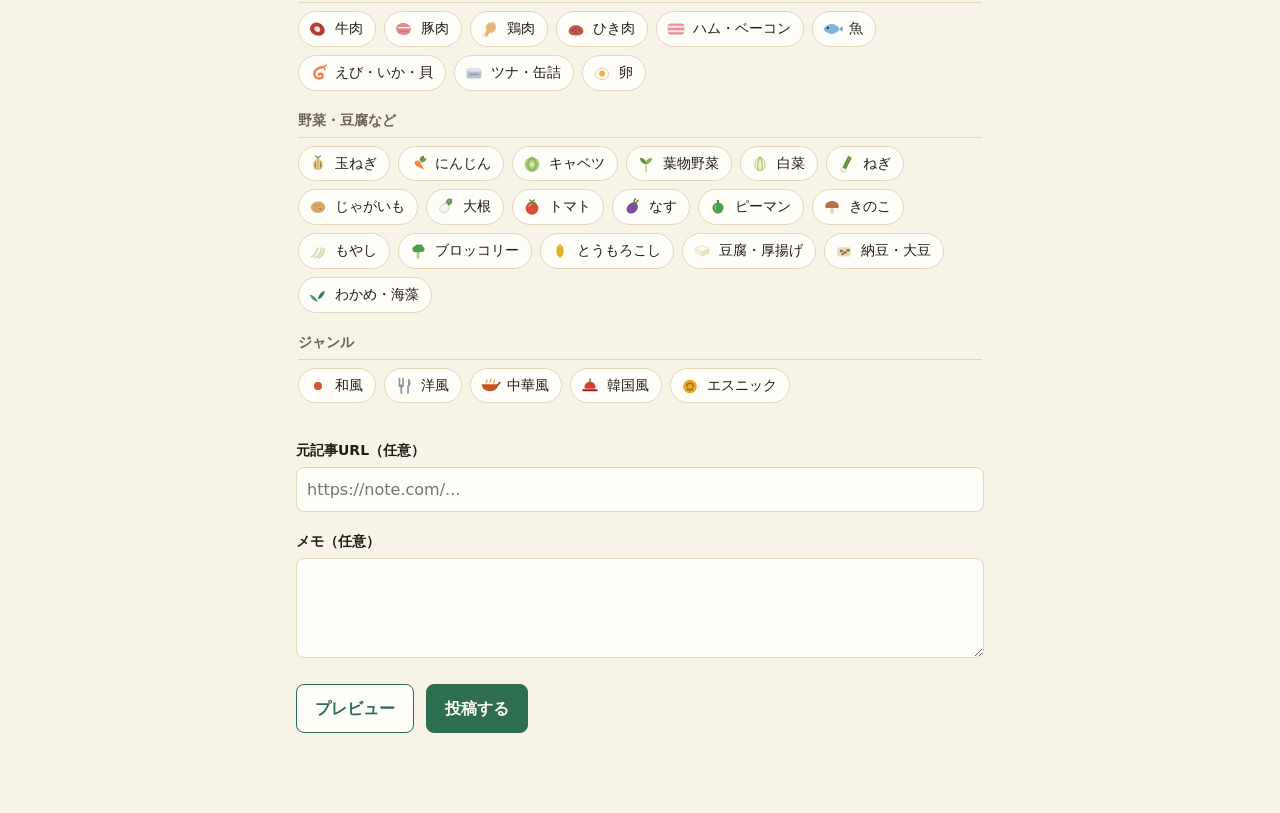
==== commit 9eb61305: "サイト名を「自炊の本棚」に戻す Co-Authored-By: Claude Opus 5 <noreply@anthropic.com>" ====
--- a/public/add.html
+++ b/public/add.html
@@ -4,13 +4,13 @@
 <meta charset="utf-8">
 <meta name="viewport" content="width=device-width, initial-scale=1">
 <meta name="robots" content="noindex, nofollow">
-<title>レシピを追加 | 自炊ハックの本棚</title>
+<title>レシピを追加 | 自炊の本棚</title>
 <link rel="stylesheet" href="assets/app.css">
 </head>
 <body>
 <header class="site-header">
   <div class="wrap">
-    <p class="site-title"><a href="index.html">自炊ハックの本棚</a></p>
+    <p class="site-title"><a href="index.html">自炊の本棚</a></p>
     <nav class="site-nav">
       <a class="nav-btn" href="index.html">レシピ一覧</a>
       <a class="nav-btn" href="search.html">材料から探す</a>
